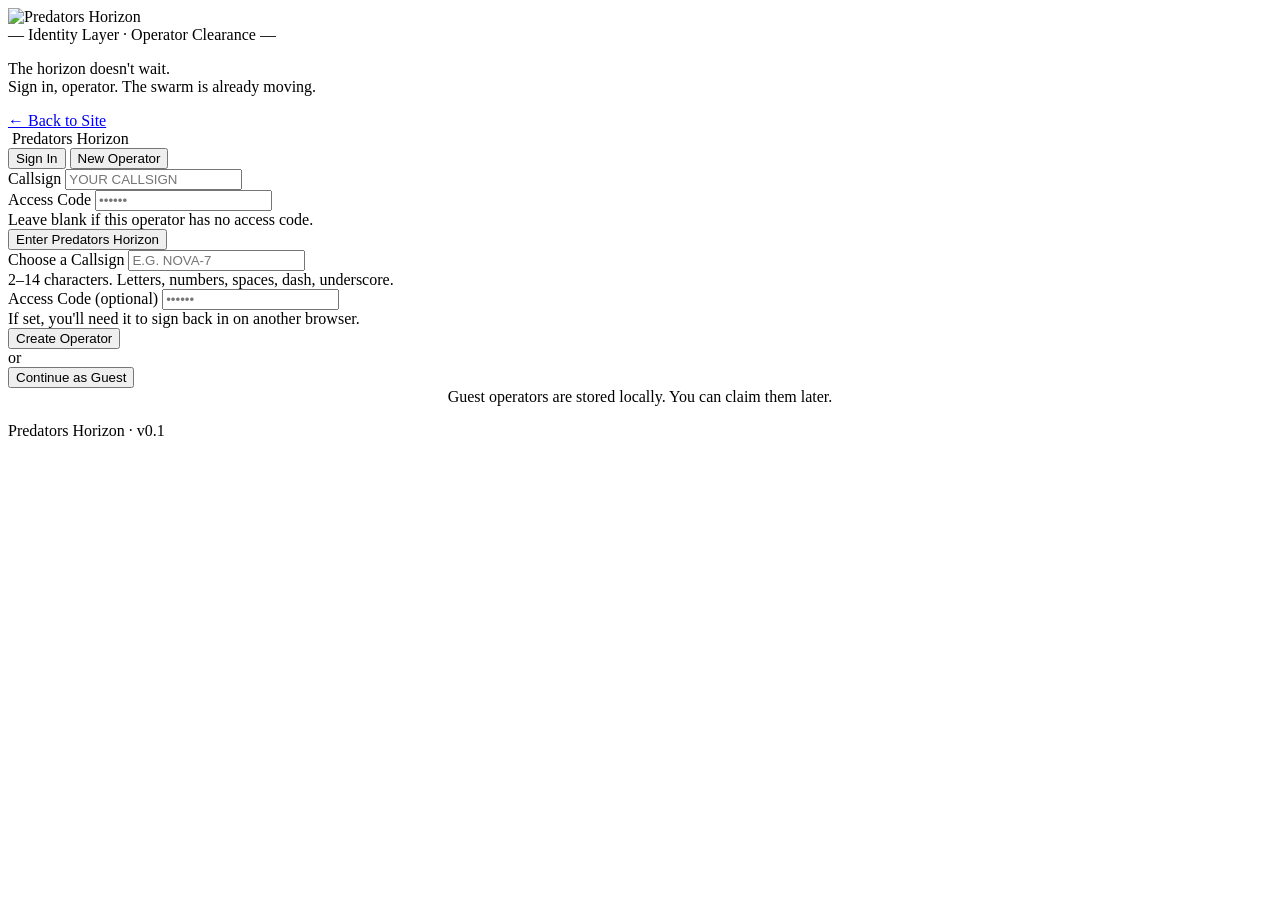
==== login.html @ a0412304 "Add files via upload" ====
<!DOCTYPE html>
<html lang="en">
<head>
<meta charset="UTF-8">
<meta name="viewport" content="width=device-width, initial-scale=1, maximum-scale=1, user-scalable=no">
<title>Sign In — Predators Horizon</title>
<meta name="theme-color" content="#050505">
<link rel="icon" type="image/svg+xml" href="assets/logo/logo.svg">
<link rel="preconnect" href="https://fonts.googleapis.com">
<link rel="preconnect" href="https://fonts.gstatic.com" crossorigin>
<link href="https://fonts.googleapis.com/css2?family=Orbitron:wght@500;700;900&family=Rajdhani:wght@500;600;700&family=JetBrains+Mono:wght@400;700&display=swap" rel="stylesheet">
<link rel="stylesheet" href="css/tokens.css">
<link rel="stylesheet" href="css/auth.css">
</head>
<body>
<div class="auth">

  <!-- ═══════════ LEFT: Art ═══════════ -->
  <aside class="auth__art">
    <div class="auth__art-inner">
      <img class="auth__art-banner" src="assets/logo/logo2.svg" alt="Predators Horizon">
      <div class="auth__art-copy">— Identity Layer · Operator Clearance —</div>
      <p class="auth__art-quote">
        The horizon doesn't wait.<br>
        Sign in, operator. The swarm is already moving.
      </p>
    </div>
  </aside>

  <!-- ═══════════ RIGHT: Form ═══════════ -->
  <main class="auth__form-wrap">
    <form class="auth__form" id="authForm" autocomplete="on" novalidate>

      <a class="auth__back" href="index.html">← Back to Site</a>

      <div class="auth__brand">
        <img src="assets/logo/logo.svg" alt="">
        <span class="auth__brand-text">Predators Horizon</span>
      </div>

      <!-- Tabs -->
      <div class="auth__tabs" role="tablist">
        <button type="button" class="auth__tab is-active" data-tab="signin" role="tab">Sign In</button>
        <button type="button" class="auth__tab" data-tab="signup" role="tab">New Operator</button>
      </div>

      <!-- ── Sign In pane ── -->
      <section class="auth__pane is-active" data-pane="signin">
        <div class="auth__field auth__users">
          <label class="ph-label" for="signinUser">Callsign</label>
          <input class="ph-input" id="signinUser" type="text" name="username"
                 autocomplete="username" placeholder="YOUR CALLSIGN" maxlength="14" required>
          <div class="auth__users-list" id="usersList"></div>
        </div>

        <div class="auth__field">
          <label class="ph-label" for="signinPin">Access Code</label>
          <input class="ph-input" id="signinPin" type="password" name="current-password"
                 autocomplete="current-password" placeholder="••••••" maxlength="8">
          <div class="auth__hint">Leave blank if this operator has no access code.</div>
        </div>

        <div class="auth__error" id="signinError" role="alert"></div>

        <button type="submit" class="ph-btn ph-btn--primary ph-btn--block ph-btn--lg auth__submit" data-submit="signin">
          Enter Predators Horizon
        </button>
      </section>

      <!-- ── Sign Up pane ── -->
      <section class="auth__pane" data-pane="signup">
        <div class="auth__field">
          <label class="ph-label" for="signupUser">Choose a Callsign</label>
          <input class="ph-input" id="signupUser" type="text" name="new-username"
                 autocomplete="username" placeholder="E.G. NOVA-7" maxlength="14" required>
          <div class="auth__hint">2–14 characters. Letters, numbers, spaces, dash, underscore.</div>
        </div>

        <div class="auth__field">
          <label class="ph-label" for="signupPin">Access Code <span style="color:var(--ash)">(optional)</span></label>
          <input class="ph-input" id="signupPin" type="password" name="new-password"
                 autocomplete="new-password" placeholder="••••••" maxlength="8">
          <div class="auth__hint">If set, you'll need it to sign back in on another browser.</div>
        </div>

        <div class="auth__error" id="signupError" role="alert"></div>

        <button type="submit" class="ph-btn ph-btn--primary ph-btn--block ph-btn--lg auth__submit" data-submit="signup">
          Create Operator
        </button>
      </section>

      <!-- ── Guest (always visible) ── -->
      <div class="auth__divider">or</div>

      <button type="button" class="ph-btn ph-btn--ghost ph-btn--block auth__guest" id="guestBtn">
        Continue as Guest
      </button>
      <div class="auth__hint" style="text-align:center;margin-top:var(--s-2)">
        Guest operators are stored locally. You can claim them later.
      </div>

      <div class="auth__footer">
        <p>Predators Horizon · v0.1</p>
      </div>

    </form>
  </main>

</div>

<script src="js/core.js"></script>
<script src="js/storage.js"></script>
<script src="js/session.js"></script>
<script src="js/main.js"></script>
</body>
</html>
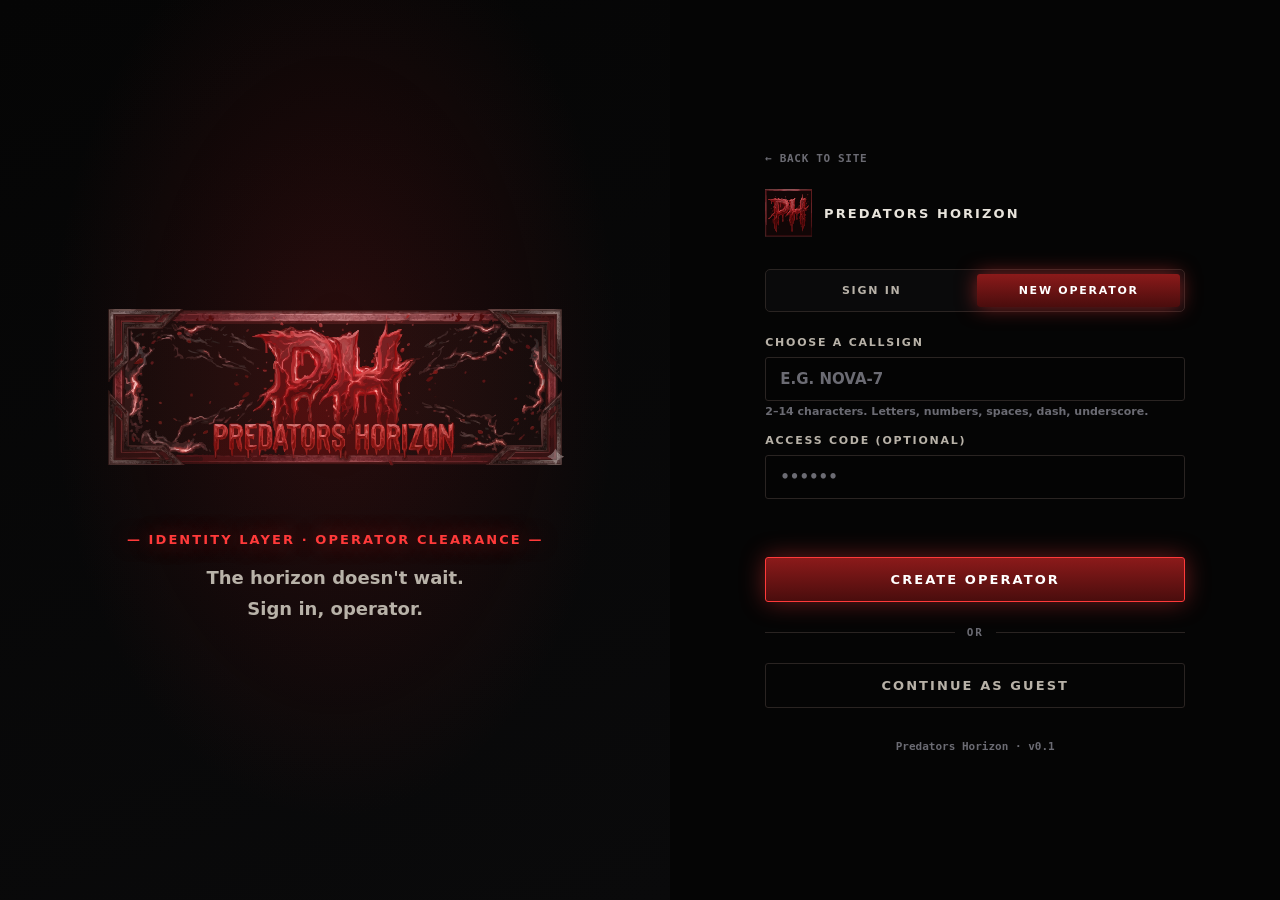
==== commit 5a8bbbfe: "Update login.html" ====
--- a/login.html
+++ b/login.html
@@ -4,114 +4,522 @@
 <meta charset="UTF-8">
 <meta name="viewport" content="width=device-width, initial-scale=1, maximum-scale=1, user-scalable=no">
 <title>Sign In — Predators Horizon</title>
-<meta name="theme-color" content="#050505">
-<link rel="icon" type="image/svg+xml" href="assets/logo/logo.svg">
-<link rel="preconnect" href="https://fonts.googleapis.com">
-<link rel="preconnect" href="https://fonts.gstatic.com" crossorigin>
-<link href="https://fonts.googleapis.com/css2?family=Orbitron:wght@500;700;900&family=Rajdhani:wght@500;600;700&family=JetBrains+Mono:wght@400;700&display=swap" rel="stylesheet">
-<link rel="stylesheet" href="css/tokens.css">
-<link rel="stylesheet" href="css/auth.css">
+<style>
+  * { box-sizing: border-box; margin: 0; padding: 0; }
+  html, body {
+    min-height: 100%;
+    background: #050505;
+    color: #e8e4dc;
+    font-family: 'Rajdhani', 'Segoe UI', system-ui, sans-serif;
+    font-weight: 600;
+  }
+  .auth {
+    display: grid;
+    grid-template-columns: 1fr;
+    min-height: 100vh;
+  }
+  @media (min-width: 900px) {
+    .auth { grid-template-columns: 1.1fr 1fr; }
+  }
+  .art {
+    display: none;
+    align-items: center;
+    justify-content: center;
+    padding: 48px;
+    background:
+      radial-gradient(ellipse at 50% 40%, rgba(139,26,26,0.25), transparent 60%),
+      linear-gradient(160deg, #050505, #0a0a0b);
+    text-align: center;
+  }
+  @media (min-width: 900px) { .art { display: flex; } }
+  .art img {
+    width: 100%;
+    max-width: 520px;
+    mix-blend-mode: screen;
+    margin-bottom: 32px;
+    animation: pulse 6s ease-in-out infinite;
+  }
+  @keyframes pulse {
+    0%, 100% { filter: drop-shadow(0 0 40px rgba(255,58,58,0.25)); }
+    50%      { filter: drop-shadow(0 0 60px rgba(255,58,58,0.5)); }
+  }
+  .art-kicker {
+    font-size: 13px;
+    font-weight: 700;
+    letter-spacing: 0.16em;
+    text-transform: uppercase;
+    color: #ff3a3a;
+    margin-bottom: 16px;
+    text-shadow: 0 0 20px rgba(255,58,58,0.5);
+  }
+  .art-quote {
+    font-size: 18px;
+    color: #b8b2a8;
+    line-height: 1.7;
+  }
+  .form-wrap {
+    display: flex;
+    align-items: center;
+    justify-content: center;
+    padding: 32px 24px;
+  }
+  .form {
+    width: 100%;
+    max-width: 420px;
+  }
+  .brand {
+    display: flex;
+    align-items: center;
+    gap: 12px;
+    margin-bottom: 32px;
+  }
+  .brand img {
+    height: 48px;
+    mix-blend-mode: screen;
+  }
+  .brand-text {
+    font-size: 13px;
+    font-weight: 900;
+    letter-spacing: 0.16em;
+    text-transform: uppercase;
+  }
+  .back {
+    display: inline-block;
+    color: #6b6b73;
+    text-decoration: none;
+    font-size: 11px;
+    letter-spacing: 0.06em;
+    text-transform: uppercase;
+    margin-bottom: 24px;
+    font-family: monospace;
+  }
+  .back:hover { color: #ff3a3a; }
+  .tabs {
+    display: flex;
+    gap: 4px;
+    padding: 4px;
+    background: #0a0a0b;
+    border: 1px solid #2a2422;
+    border-radius: 5px;
+    margin-bottom: 24px;
+  }
+  .tab {
+    flex: 1;
+    padding: 10px;
+    text-align: center;
+    font-size: 11px;
+    font-weight: 700;
+    letter-spacing: 0.16em;
+    text-transform: uppercase;
+    color: #b8b2a8;
+    background: transparent;
+    border: none;
+    border-radius: 3px;
+    cursor: pointer;
+    font-family: inherit;
+    transition: 0.2s;
+  }
+  .tab:hover { color: #e8e4dc; }
+  .tab.active {
+    background: linear-gradient(180deg, #8b1a1a, #4a0d0d);
+    color: #fff;
+    box-shadow: 0 0 20px rgba(255,58,58,0.5);
+  }
+  .pane { display: none; }
+  .pane.active { display: block; }
+  label {
+    display: block;
+    font-size: 11px;
+    font-weight: 700;
+    letter-spacing: 0.16em;
+    text-transform: uppercase;
+    color: #b8b2a8;
+    margin-bottom: 8px;
+  }
+  input {
+    width: 100%;
+    padding: 12px 14px;
+    background: rgba(5,5,5,0.7);
+    border: 1px solid #2a2422;
+    border-radius: 3px;
+    color: #e8e4dc;
+    font-family: inherit;
+    font-size: 15px;
+    font-weight: 600;
+    margin-bottom: 16px;
+    outline: none;
+    transition: 0.2s;
+  }
+  input:focus {
+    border-color: #ff3a3a;
+    box-shadow: 0 0 0 3px rgba(139,26,26,0.3);
+  }
+  input::placeholder { color: #6b6b73; }
+  .hint {
+    font-size: 11px;
+    color: #6b6b73;
+    margin-top: -12px;
+    margin-bottom: 16px;
+  }
+  .error {
+    min-height: 18px;
+    font-family: monospace;
+    font-size: 12px;
+    color: #ff3a3a;
+    text-align: center;
+    margin: 12px 0;
+  }
+  .btn {
+    display: block;
+    width: 100%;
+    padding: 14px 28px;
+    font-family: inherit;
+    font-size: 13px;
+    font-weight: 700;
+    letter-spacing: 0.16em;
+    text-transform: uppercase;
+    border: 1.5px solid #ff3a3a;
+    background: linear-gradient(180deg, #8b1a1a, #4a0d0d);
+    color: #fff;
+    border-radius: 3px;
+    cursor: pointer;
+    box-shadow: 0 0 24px rgba(255,58,58,0.4);
+    transition: 0.2s;
+    margin-top: 8px;
+  }
+  .btn:hover {
+    background: linear-gradient(180deg, #ff3a3a, #8b1a1a);
+    transform: translateY(-1px);
+    box-shadow: 0 0 32px rgba(255,58,58,0.7);
+  }
+  .btn:disabled { opacity: 0.4; cursor: not-allowed; transform: none; }
+  .btn.ghost {
+    background: transparent;
+    border-color: #2a2422;
+    color: #b8b2a8;
+    box-shadow: none;
+  }
+  .btn.ghost:hover {
+    border-color: #ff3a3a;
+    color: #e8e4dc;
+  }
+  .divider {
+    display: flex;
+    align-items: center;
+    gap: 12px;
+    margin: 24px 0;
+    color: #6b6b73;
+    font-family: monospace;
+    font-size: 11px;
+    letter-spacing: 0.16em;
+    text-transform: uppercase;
+  }
+  .divider::before, .divider::after {
+    content: '';
+    flex: 1;
+    height: 1px;
+    background: #2a2422;
+  }
+  .footer {
+    margin-top: 32px;
+    text-align: center;
+    font-family: monospace;
+    font-size: 11px;
+    color: #6b6b73;
+  }
+</style>
 </head>
 <body>
+
 <div class="auth">
-
-  <!-- ═══════════ LEFT: Art ═══════════ -->
-  <aside class="auth__art">
-    <div class="auth__art-inner">
-      <img class="auth__art-banner" src="assets/logo/logo2.svg" alt="Predators Horizon">
-      <div class="auth__art-copy">— Identity Layer · Operator Clearance —</div>
-      <p class="auth__art-quote">
+  <aside class="art">
+    <div>
+      <img src="assets/logo/logo2.svg" alt="Predators Horizon">
+      <div class="art-kicker">— Identity Layer · Operator Clearance —</div>
+      <p class="art-quote">
         The horizon doesn't wait.<br>
-        Sign in, operator. The swarm is already moving.
+        Sign in, operator.
       </p>
     </div>
   </aside>
 
-  <!-- ═══════════ RIGHT: Form ═══════════ -->
-  <main class="auth__form-wrap">
-    <form class="auth__form" id="authForm" autocomplete="on" novalidate>
-
-      <a class="auth__back" href="index.html">← Back to Site</a>
-
-      <div class="auth__brand">
+  <main class="form-wrap">
+    <form class="form" id="authForm" onsubmit="return false;">
+
+      <a class="back" href="index.html">← Back to Site</a>
+
+      <div class="brand">
         <img src="assets/logo/logo.svg" alt="">
-        <span class="auth__brand-text">Predators Horizon</span>
+        <span class="brand-text">Predators Horizon</span>
       </div>
 
-      <!-- Tabs -->
-      <div class="auth__tabs" role="tablist">
-        <button type="button" class="auth__tab is-active" data-tab="signin" role="tab">Sign In</button>
-        <button type="button" class="auth__tab" data-tab="signup" role="tab">New Operator</button>
+      <div class="tabs">
+        <button type="button" class="tab active" data-tab="signin">Sign In</button>
+        <button type="button" class="tab" data-tab="signup">New Operator</button>
       </div>
 
-      <!-- ── Sign In pane ── -->
-      <section class="auth__pane is-active" data-pane="signin">
-        <div class="auth__field auth__users">
-          <label class="ph-label" for="signinUser">Callsign</label>
-          <input class="ph-input" id="signinUser" type="text" name="username"
-                 autocomplete="username" placeholder="YOUR CALLSIGN" maxlength="14" required>
-          <div class="auth__users-list" id="usersList"></div>
-        </div>
-
-        <div class="auth__field">
-          <label class="ph-label" for="signinPin">Access Code</label>
-          <input class="ph-input" id="signinPin" type="password" name="current-password"
-                 autocomplete="current-password" placeholder="••••••" maxlength="8">
-          <div class="auth__hint">Leave blank if this operator has no access code.</div>
-        </div>
-
-        <div class="auth__error" id="signinError" role="alert"></div>
-
-        <button type="submit" class="ph-btn ph-btn--primary ph-btn--block ph-btn--lg auth__submit" data-submit="signin">
-          Enter Predators Horizon
-        </button>
+      <section class="pane active" data-pane="signin">
+        <label for="siUser">Callsign</label>
+        <input id="siUser" type="text" placeholder="YOUR CALLSIGN" maxlength="14" autocomplete="off">
+
+        <label for="siPin">Access Code</label>
+        <input id="siPin" type="password" placeholder="••••••" maxlength="8" autocomplete="off">
+        <div class="hint">Leave blank if this operator has no access code.</div>
+
+        <div class="error" id="siErr"></div>
+
+        <button type="button" class="btn" id="btnSignIn">Enter Predators Horizon</button>
       </section>
 
-      <!-- ── Sign Up pane ── -->
-      <section class="auth__pane" data-pane="signup">
-        <div class="auth__field">
-          <label class="ph-label" for="signupUser">Choose a Callsign</label>
-          <input class="ph-input" id="signupUser" type="text" name="new-username"
-                 autocomplete="username" placeholder="E.G. NOVA-7" maxlength="14" required>
-          <div class="auth__hint">2–14 characters. Letters, numbers, spaces, dash, underscore.</div>
-        </div>
-
-        <div class="auth__field">
-          <label class="ph-label" for="signupPin">Access Code <span style="color:var(--ash)">(optional)</span></label>
-          <input class="ph-input" id="signupPin" type="password" name="new-password"
-                 autocomplete="new-password" placeholder="••••••" maxlength="8">
-          <div class="auth__hint">If set, you'll need it to sign back in on another browser.</div>
-        </div>
-
-        <div class="auth__error" id="signupError" role="alert"></div>
-
-        <button type="submit" class="ph-btn ph-btn--primary ph-btn--block ph-btn--lg auth__submit" data-submit="signup">
-          Create Operator
-        </button>
+      <section class="pane" data-pane="signup">
+        <label for="suUser">Choose a Callsign</label>
+        <input id="suUser" type="text" placeholder="E.G. NOVA-7" maxlength="14" autocomplete="off">
+        <div class="hint">2–14 characters. Letters, numbers, spaces, dash, underscore.</div>
+
+        <label for="suPin">Access Code (optional)</label>
+        <input id="suPin" type="password" placeholder="••••••" maxlength="8" autocomplete="off">
+
+        <div class="error" id="suErr"></div>
+
+        <button type="button" class="btn" id="btnSignUp">Create Operator</button>
       </section>
 
-      <!-- ── Guest (always visible) ── -->
-      <div class="auth__divider">or</div>
-
-      <button type="button" class="ph-btn ph-btn--ghost ph-btn--block auth__guest" id="guestBtn">
-        Continue as Guest
-      </button>
-      <div class="auth__hint" style="text-align:center;margin-top:var(--s-2)">
-        Guest operators are stored locally. You can claim them later.
-      </div>
-
-      <div class="auth__footer">
-        <p>Predators Horizon · v0.1</p>
-      </div>
+      <div class="divider">or</div>
+
+      <button type="button" class="btn ghost" id="btnGuest">Continue as Guest</button>
+
+      <div class="footer">Predators Horizon · v0.1</div>
 
     </form>
   </main>
-
 </div>
 
-<script src="js/core.js"></script>
-<script src="js/storage.js"></script>
-<script src="js/session.js"></script>
-<script src="js/main.js"></script>
+<script>
+/* ═══════════════════════════════════════════════════════════════
+   SELF-CONTAINED AUTH FLOW — no external dependencies
+   ═══════════════════════════════════════════════════════════════ */
+
+(function () {
+  'use strict';
+
+  var SAVE_KEY = 'predatorshorizon.save.v1';
+  var SESSION_KEY = 'predatorshorizon.session.v1';
+
+  /* ── DOM helpers ── */
+  function $(id) { return document.getElementById(id); }
+  function qsa(sel, root) { return Array.prototype.slice.call((root || document).querySelectorAll(sel)); }
+
+  /* ── Callsign sanitizer ── */
+  function cleanCallsign(raw) {
+    return String(raw || '')
+      .trim()
+      .toUpperCase()
+      .replace(/[^A-Z0-9 _-]/g, '')
+      .replace(/\s+/g, ' ')
+      .slice(0, 14);
+  }
+
+  /* ── Storage wrappers ── */
+  function loadSave() {
+    try {
+      var raw = localStorage.getItem(SAVE_KEY);
+      if (!raw) return { schema: 1, operators: {}, lastOperator: null };
+      var parsed = JSON.parse(raw);
+      if (!parsed || typeof parsed !== 'object') return { schema: 1, operators: {}, lastOperator: null };
+      if (!parsed.operators) parsed.operators = {};
+      return parsed;
+    } catch (e) {
+      console.error('loadSave failed:', e);
+      return { schema: 1, operators: {}, lastOperator: null };
+    }
+  }
+
+  function writeSave(save) {
+    try {
+      localStorage.setItem(SAVE_KEY, JSON.stringify(save));
+      return true;
+    } catch (e) {
+      console.error('writeSave failed:', e);
+      return false;
+    }
+  }
+
+  function writeSession(name, guest) {
+    try {
+      localStorage.setItem(SESSION_KEY, JSON.stringify({
+        name: name,
+        started: Date.now(),
+        lastActive: Date.now(),
+        guest: !!guest
+      }));
+      return true;
+    } catch (e) {
+      console.error('writeSession failed:', e);
+      return false;
+    }
+  }
+
+  /* ── Operator factory ── */
+  function makeOperator(name, pin, guest) {
+    return {
+      schema: 1,
+      id: 'op_' + Date.now().toString(36) + '_' + Math.random().toString(36).slice(2, 6),
+      name: name,
+      pin: pin || '',
+      guest: !!guest,
+      created: Date.now(),
+      lastSeen: Date.now(),
+      xp: 0,
+      credits: 750,
+      unlockedWeapons: [0],
+      unlockedSkins: [0],
+      unlockedTerrains: [0],
+      loadout: { weapons: [0], skin: 0, terrain: 0 },
+      stats: {
+        runs: 0, kills: 0, deaths: 0, wins: 0,
+        bestScore: 0, bestWave: 0, bestTime: 0,
+        totalTime: 0, totalScore: 0, totalKills: 0,
+        bossesKilled: 0, shotsFired: 0, damageDealt: 0,
+        dashes: 0, pickups: 0, levelsCleared: 0
+      },
+      endless: { bestWave: 0, bestScore: 0, bestLevel: 1, runs: 0 },
+      levels: {},
+      awards: [],
+      settings: { sfx: true, music: false, shake: 1, difficulty: 0, mode: 'large', theme: 'city' },
+      history: []
+    };
+  }
+
+  /* ── Tab switching ── */
+  qsa('.tab').forEach(function (tab) {
+    tab.addEventListener('click', function () {
+      qsa('.tab').forEach(function (t) { t.classList.remove('active'); });
+      tab.classList.add('active');
+      var which = tab.dataset.tab;
+      qsa('.pane').forEach(function (p) {
+        p.classList.toggle('active', p.dataset.pane === which);
+      });
+      $('siErr').textContent = '';
+      $('suErr').textContent = '';
+    });
+  });
+
+  /* ── Sign In ── */
+  $('btnSignIn').addEventListener('click', function () {
+    var errEl = $('siErr');
+    errEl.textContent = '';
+
+    var name = cleanCallsign($('siUser').value);
+    var pin = $('siPin').value;
+
+    if (!name) {
+      errEl.textContent = 'Enter a callsign.';
+      return;
+    }
+
+    var save = loadSave();
+    var op = save.operators[name];
+
+    if (!op) {
+      errEl.textContent = 'No operator with that callsign. Try "New Operator" instead.';
+      return;
+    }
+    if (op.pin && op.pin !== pin) {
+      errEl.textContent = 'Incorrect access code.';
+      return;
+    }
+
+    op.lastSeen = Date.now();
+    save.lastOperator = name;
+    writeSave(save);
+    writeSession(name, op.guest);
+
+    /* Success — brief message then navigate */
+    errEl.style.color = '#4ade80';
+    errEl.textContent = 'Signed in as ' + name + '. Loading safehouse…';
+    $('btnSignIn').disabled = true;
+    setTimeout(function () { window.location.href = 'app.html'; }, 700);
+  });
+
+  /* ── Sign Up ── */
+  $('btnSignUp').addEventListener('click', function () {
+    var errEl = $('suErr');
+    errEl.textContent = '';
+
+    var name = cleanCallsign($('suUser').value);
+    var pin = $('suPin').value;
+
+    if (name.length < 2) {
+      errEl.textContent = 'Callsign must be at least 2 characters.';
+      return;
+    }
+    if (pin && pin.length > 8) {
+      errEl.textContent = 'Access code must be 8 characters or fewer.';
+      return;
+    }
+
+    var save = loadSave();
+    if (save.operators[name]) {
+      errEl.textContent = 'That callsign is already taken.';
+      return;
+    }
+
+    var op = makeOperator(name, pin, false);
+    save.operators[name] = op;
+    save.lastOperator = name;
+    writeSave(save);
+    writeSession(name, false);
+
+    errEl.style.color = '#4ade80';
+    errEl.textContent = 'Operator ' + name + ' created. Loading safehouse…';
+    $('btnSignUp').disabled = true;
+    setTimeout(function () { window.location.href = 'app.html'; }, 700);
+  });
+
+  /* ── Guest ── */
+  $('btnGuest').addEventListener('click', function () {
+    var errEl = $('siErr');
+    errEl.textContent = '';
+
+    var hex = '0123456789ABCDEF';
+    var tag = '';
+    for (var i = 0; i < 4; i++) tag += hex[Math.floor(Math.random() * 16)];
+    var name = 'OPERATOR-' + tag;
+
+    var save = loadSave();
+    /* Ensure uniqueness */
+    var tries = 0;
+    while (save.operators[name] && tries < 20) {
+      tag = '';
+      for (var j = 0; j < 4; j++) tag += hex[Math.floor(Math.random() * 16)];
+      name = 'OPERATOR-' + tag;
+      tries++;
+    }
+
+    var op = makeOperator(name, '', true);
+    save.operators[name] = op;
+    save.lastOperator = name;
+    writeSave(save);
+    writeSession(name, true);
+
+    errEl.style.color = '#4ade80';
+    errEl.textContent = 'Guest session: ' + name + '. Loading safehouse…';
+    $('btnGuest').disabled = true;
+    setTimeout(function () { window.location.href = 'app.html'; }, 700);
+  });
+
+  /* ── Prefill last operator ── */
+  try {
+    var save = loadSave();
+    if (save.lastOperator && save.operators[save.lastOperator]) {
+      $('siUser').value = save.lastOperator;
+    } else {
+      /* No operators yet — switch to signup tab */
+      qsa('.tab')[1].click();
+    }
+  } catch (e) { /* ignore */ }
+
+})();
+</script>
 </body>
-</html>+</html>
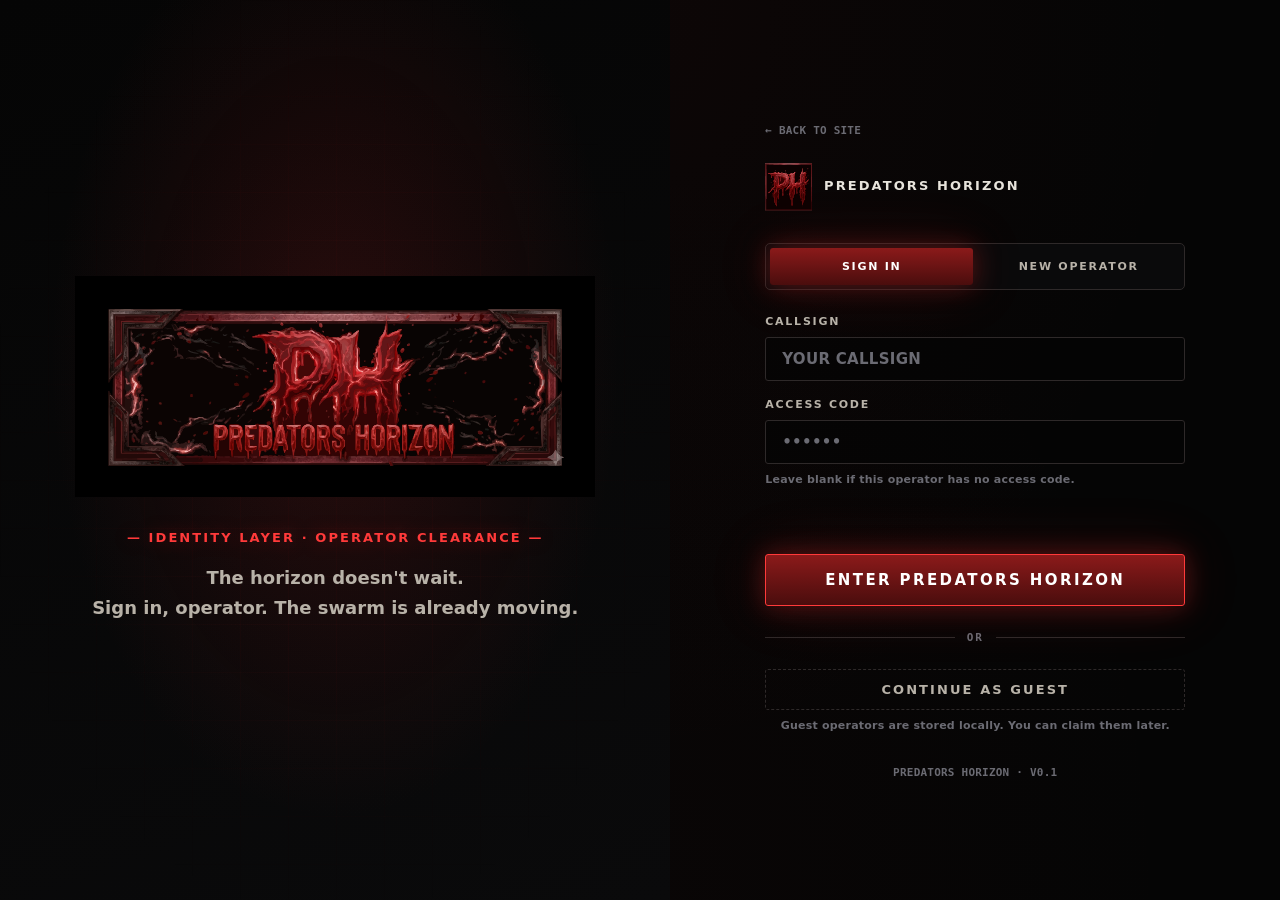
==== commit bf630ae9: "Update login.html" ====
--- a/login.html
+++ b/login.html
@@ -4,522 +4,114 @@
 <meta charset="UTF-8">
 <meta name="viewport" content="width=device-width, initial-scale=1, maximum-scale=1, user-scalable=no">
 <title>Sign In — Predators Horizon</title>
-<style>
-  * { box-sizing: border-box; margin: 0; padding: 0; }
-  html, body {
-    min-height: 100%;
-    background: #050505;
-    color: #e8e4dc;
-    font-family: 'Rajdhani', 'Segoe UI', system-ui, sans-serif;
-    font-weight: 600;
-  }
-  .auth {
-    display: grid;
-    grid-template-columns: 1fr;
-    min-height: 100vh;
-  }
-  @media (min-width: 900px) {
-    .auth { grid-template-columns: 1.1fr 1fr; }
-  }
-  .art {
-    display: none;
-    align-items: center;
-    justify-content: center;
-    padding: 48px;
-    background:
-      radial-gradient(ellipse at 50% 40%, rgba(139,26,26,0.25), transparent 60%),
-      linear-gradient(160deg, #050505, #0a0a0b);
-    text-align: center;
-  }
-  @media (min-width: 900px) { .art { display: flex; } }
-  .art img {
-    width: 100%;
-    max-width: 520px;
-    mix-blend-mode: screen;
-    margin-bottom: 32px;
-    animation: pulse 6s ease-in-out infinite;
-  }
-  @keyframes pulse {
-    0%, 100% { filter: drop-shadow(0 0 40px rgba(255,58,58,0.25)); }
-    50%      { filter: drop-shadow(0 0 60px rgba(255,58,58,0.5)); }
-  }
-  .art-kicker {
-    font-size: 13px;
-    font-weight: 700;
-    letter-spacing: 0.16em;
-    text-transform: uppercase;
-    color: #ff3a3a;
-    margin-bottom: 16px;
-    text-shadow: 0 0 20px rgba(255,58,58,0.5);
-  }
-  .art-quote {
-    font-size: 18px;
-    color: #b8b2a8;
-    line-height: 1.7;
-  }
-  .form-wrap {
-    display: flex;
-    align-items: center;
-    justify-content: center;
-    padding: 32px 24px;
-  }
-  .form {
-    width: 100%;
-    max-width: 420px;
-  }
-  .brand {
-    display: flex;
-    align-items: center;
-    gap: 12px;
-    margin-bottom: 32px;
-  }
-  .brand img {
-    height: 48px;
-    mix-blend-mode: screen;
-  }
-  .brand-text {
-    font-size: 13px;
-    font-weight: 900;
-    letter-spacing: 0.16em;
-    text-transform: uppercase;
-  }
-  .back {
-    display: inline-block;
-    color: #6b6b73;
-    text-decoration: none;
-    font-size: 11px;
-    letter-spacing: 0.06em;
-    text-transform: uppercase;
-    margin-bottom: 24px;
-    font-family: monospace;
-  }
-  .back:hover { color: #ff3a3a; }
-  .tabs {
-    display: flex;
-    gap: 4px;
-    padding: 4px;
-    background: #0a0a0b;
-    border: 1px solid #2a2422;
-    border-radius: 5px;
-    margin-bottom: 24px;
-  }
-  .tab {
-    flex: 1;
-    padding: 10px;
-    text-align: center;
-    font-size: 11px;
-    font-weight: 700;
-    letter-spacing: 0.16em;
-    text-transform: uppercase;
-    color: #b8b2a8;
-    background: transparent;
-    border: none;
-    border-radius: 3px;
-    cursor: pointer;
-    font-family: inherit;
-    transition: 0.2s;
-  }
-  .tab:hover { color: #e8e4dc; }
-  .tab.active {
-    background: linear-gradient(180deg, #8b1a1a, #4a0d0d);
-    color: #fff;
-    box-shadow: 0 0 20px rgba(255,58,58,0.5);
-  }
-  .pane { display: none; }
-  .pane.active { display: block; }
-  label {
-    display: block;
-    font-size: 11px;
-    font-weight: 700;
-    letter-spacing: 0.16em;
-    text-transform: uppercase;
-    color: #b8b2a8;
-    margin-bottom: 8px;
-  }
-  input {
-    width: 100%;
-    padding: 12px 14px;
-    background: rgba(5,5,5,0.7);
-    border: 1px solid #2a2422;
-    border-radius: 3px;
-    color: #e8e4dc;
-    font-family: inherit;
-    font-size: 15px;
-    font-weight: 600;
-    margin-bottom: 16px;
-    outline: none;
-    transition: 0.2s;
-  }
-  input:focus {
-    border-color: #ff3a3a;
-    box-shadow: 0 0 0 3px rgba(139,26,26,0.3);
-  }
-  input::placeholder { color: #6b6b73; }
-  .hint {
-    font-size: 11px;
-    color: #6b6b73;
-    margin-top: -12px;
-    margin-bottom: 16px;
-  }
-  .error {
-    min-height: 18px;
-    font-family: monospace;
-    font-size: 12px;
-    color: #ff3a3a;
-    text-align: center;
-    margin: 12px 0;
-  }
-  .btn {
-    display: block;
-    width: 100%;
-    padding: 14px 28px;
-    font-family: inherit;
-    font-size: 13px;
-    font-weight: 700;
-    letter-spacing: 0.16em;
-    text-transform: uppercase;
-    border: 1.5px solid #ff3a3a;
-    background: linear-gradient(180deg, #8b1a1a, #4a0d0d);
-    color: #fff;
-    border-radius: 3px;
-    cursor: pointer;
-    box-shadow: 0 0 24px rgba(255,58,58,0.4);
-    transition: 0.2s;
-    margin-top: 8px;
-  }
-  .btn:hover {
-    background: linear-gradient(180deg, #ff3a3a, #8b1a1a);
-    transform: translateY(-1px);
-    box-shadow: 0 0 32px rgba(255,58,58,0.7);
-  }
-  .btn:disabled { opacity: 0.4; cursor: not-allowed; transform: none; }
-  .btn.ghost {
-    background: transparent;
-    border-color: #2a2422;
-    color: #b8b2a8;
-    box-shadow: none;
-  }
-  .btn.ghost:hover {
-    border-color: #ff3a3a;
-    color: #e8e4dc;
-  }
-  .divider {
-    display: flex;
-    align-items: center;
-    gap: 12px;
-    margin: 24px 0;
-    color: #6b6b73;
-    font-family: monospace;
-    font-size: 11px;
-    letter-spacing: 0.16em;
-    text-transform: uppercase;
-  }
-  .divider::before, .divider::after {
-    content: '';
-    flex: 1;
-    height: 1px;
-    background: #2a2422;
-  }
-  .footer {
-    margin-top: 32px;
-    text-align: center;
-    font-family: monospace;
-    font-size: 11px;
-    color: #6b6b73;
-  }
-</style>
+<meta name="theme-color" content="#050505">
+<link rel="icon" type="image/svg+xml" href="assets/logo/logo.svg">
+<link rel="preconnect" href="https://fonts.googleapis.com">
+<link rel="preconnect" href="https://fonts.gstatic.com" crossorigin>
+<link href="https://fonts.googleapis.com/css2?family=Orbitron:wght@500;700;900&family=Rajdhani:wght@500;600;700&family=JetBrains+Mono:wght@400;700&display=swap" rel="stylesheet">
+<link rel="stylesheet" href="css/tokens.css">
+<link rel="stylesheet" href="css/auth.css">
 </head>
 <body>
+<div class="auth">
 
-<div class="auth">
-  <aside class="art">
-    <div>
-      <img src="assets/logo/logo2.svg" alt="Predators Horizon">
-      <div class="art-kicker">— Identity Layer · Operator Clearance —</div>
-      <p class="art-quote">
+  <!-- ═══════════ LEFT: Art ═══════════ -->
+  <aside class="auth__art">
+    <div class="auth__art-inner">
+      <img class="auth__art-banner" src="assets/logo/logo2.svg" alt="Predators Horizon">
+      <div class="auth__art-copy">— Identity Layer · Operator Clearance —</div>
+      <p class="auth__art-quote">
         The horizon doesn't wait.<br>
-        Sign in, operator.
+        Sign in, operator. The swarm is already moving.
       </p>
     </div>
   </aside>
 
-  <main class="form-wrap">
-    <form class="form" id="authForm" onsubmit="return false;">
+  <!-- ═══════════ RIGHT: Form ═══════════ -->
+  <main class="auth__form-wrap">
+    <form class="auth__form" id="authForm" autocomplete="on" novalidate>
 
-      <a class="back" href="index.html">← Back to Site</a>
+      <a class="auth__back" href="index.html">← Back to Site</a>
 
-      <div class="brand">
+      <div class="auth__brand">
         <img src="assets/logo/logo.svg" alt="">
-        <span class="brand-text">Predators Horizon</span>
+        <span class="auth__brand-text">Predators Horizon</span>
       </div>
 
-      <div class="tabs">
-        <button type="button" class="tab active" data-tab="signin">Sign In</button>
-        <button type="button" class="tab" data-tab="signup">New Operator</button>
+      <!-- Tabs -->
+      <div class="auth__tabs" role="tablist">
+        <button type="button" class="auth__tab is-active" data-tab="signin" role="tab">Sign In</button>
+        <button type="button" class="auth__tab" data-tab="signup" role="tab">New Operator</button>
       </div>
 
-      <section class="pane active" data-pane="signin">
-        <label for="siUser">Callsign</label>
-        <input id="siUser" type="text" placeholder="YOUR CALLSIGN" maxlength="14" autocomplete="off">
+      <!-- ── Sign In pane ── -->
+      <section class="auth__pane is-active" data-pane="signin">
+        <div class="auth__field auth__users">
+          <label class="ph-label" for="signinUser">Callsign</label>
+          <input class="ph-input" id="signinUser" type="text" name="username"
+                 autocomplete="username" placeholder="YOUR CALLSIGN" maxlength="14" required>
+          <div class="auth__users-list" id="usersList"></div>
+        </div>
 
-        <label for="siPin">Access Code</label>
-        <input id="siPin" type="password" placeholder="••••••" maxlength="8" autocomplete="off">
-        <div class="hint">Leave blank if this operator has no access code.</div>
+        <div class="auth__field">
+          <label class="ph-label" for="signinPin">Access Code</label>
+          <input class="ph-input" id="signinPin" type="password" name="current-password"
+                 autocomplete="current-password" placeholder="••••••" maxlength="8">
+          <div class="auth__hint">Leave blank if this operator has no access code.</div>
+        </div>
 
-        <div class="error" id="siErr"></div>
+        <div class="auth__error" id="signinError" role="alert"></div>
 
-        <button type="button" class="btn" id="btnSignIn">Enter Predators Horizon</button>
+        <button type="submit" class="ph-btn ph-btn--primary ph-btn--block ph-btn--lg auth__submit" data-submit="signin">
+          Enter Predators Horizon
+        </button>
       </section>
 
-      <section class="pane" data-pane="signup">
-        <label for="suUser">Choose a Callsign</label>
-        <input id="suUser" type="text" placeholder="E.G. NOVA-7" maxlength="14" autocomplete="off">
-        <div class="hint">2–14 characters. Letters, numbers, spaces, dash, underscore.</div>
+      <!-- ── Sign Up pane ── -->
+      <section class="auth__pane" data-pane="signup">
+        <div class="auth__field">
+          <label class="ph-label" for="signupUser">Choose a Callsign</label>
+          <input class="ph-input" id="signupUser" type="text" name="new-username"
+                 autocomplete="username" placeholder="E.G. NOVA-7" maxlength="14" required>
+          <div class="auth__hint">2–14 characters. Letters, numbers, spaces, dash, underscore.</div>
+        </div>
 
-        <label for="suPin">Access Code (optional)</label>
-        <input id="suPin" type="password" placeholder="••••••" maxlength="8" autocomplete="off">
+        <div class="auth__field">
+          <label class="ph-label" for="signupPin">Access Code <span style="color:var(--ash)">(optional)</span></label>
+          <input class="ph-input" id="signupPin" type="password" name="new-password"
+                 autocomplete="new-password" placeholder="••••••" maxlength="8">
+          <div class="auth__hint">If set, you'll need it to sign back in on another browser.</div>
+        </div>
 
-        <div class="error" id="suErr"></div>
+        <div class="auth__error" id="signupError" role="alert"></div>
 
-        <button type="button" class="btn" id="btnSignUp">Create Operator</button>
+        <button type="submit" class="ph-btn ph-btn--primary ph-btn--block ph-btn--lg auth__submit" data-submit="signup">
+          Create Operator
+        </button>
       </section>
 
-      <div class="divider">or</div>
+      <!-- ── Guest (always visible) ── -->
+      <div class="auth__divider">or</div>
 
-      <button type="button" class="btn ghost" id="btnGuest">Continue as Guest</button>
+      <button type="button" class="ph-btn ph-btn--ghost ph-btn--block auth__guest" id="guestBtn">
+        Continue as Guest
+      </button>
+      <div class="auth__hint" style="text-align:center;margin-top:var(--s-2)">
+        Guest operators are stored locally. You can claim them later.
+      </div>
 
-      <div class="footer">Predators Horizon · v0.1</div>
+      <div class="auth__footer">
+        <p>Predators Horizon · v0.1</p>
+      </div>
 
     </form>
   </main>
+
 </div>
 
-<script>
-/* ═══════════════════════════════════════════════════════════════
-   SELF-CONTAINED AUTH FLOW — no external dependencies
-   ═══════════════════════════════════════════════════════════════ */
-
-(function () {
-  'use strict';
-
-  var SAVE_KEY = 'predatorshorizon.save.v1';
-  var SESSION_KEY = 'predatorshorizon.session.v1';
-
-  /* ── DOM helpers ── */
-  function $(id) { return document.getElementById(id); }
-  function qsa(sel, root) { return Array.prototype.slice.call((root || document).querySelectorAll(sel)); }
-
-  /* ── Callsign sanitizer ── */
-  function cleanCallsign(raw) {
-    return String(raw || '')
-      .trim()
-      .toUpperCase()
-      .replace(/[^A-Z0-9 _-]/g, '')
-      .replace(/\s+/g, ' ')
-      .slice(0, 14);
-  }
-
-  /* ── Storage wrappers ── */
-  function loadSave() {
-    try {
-      var raw = localStorage.getItem(SAVE_KEY);
-      if (!raw) return { schema: 1, operators: {}, lastOperator: null };
-      var parsed = JSON.parse(raw);
-      if (!parsed || typeof parsed !== 'object') return { schema: 1, operators: {}, lastOperator: null };
-      if (!parsed.operators) parsed.operators = {};
-      return parsed;
-    } catch (e) {
-      console.error('loadSave failed:', e);
-      return { schema: 1, operators: {}, lastOperator: null };
-    }
-  }
-
-  function writeSave(save) {
-    try {
-      localStorage.setItem(SAVE_KEY, JSON.stringify(save));
-      return true;
-    } catch (e) {
-      console.error('writeSave failed:', e);
-      return false;
-    }
-  }
-
-  function writeSession(name, guest) {
-    try {
-      localStorage.setItem(SESSION_KEY, JSON.stringify({
-        name: name,
-        started: Date.now(),
-        lastActive: Date.now(),
-        guest: !!guest
-      }));
-      return true;
-    } catch (e) {
-      console.error('writeSession failed:', e);
-      return false;
-    }
-  }
-
-  /* ── Operator factory ── */
-  function makeOperator(name, pin, guest) {
-    return {
-      schema: 1,
-      id: 'op_' + Date.now().toString(36) + '_' + Math.random().toString(36).slice(2, 6),
-      name: name,
-      pin: pin || '',
-      guest: !!guest,
-      created: Date.now(),
-      lastSeen: Date.now(),
-      xp: 0,
-      credits: 750,
-      unlockedWeapons: [0],
-      unlockedSkins: [0],
-      unlockedTerrains: [0],
-      loadout: { weapons: [0], skin: 0, terrain: 0 },
-      stats: {
-        runs: 0, kills: 0, deaths: 0, wins: 0,
-        bestScore: 0, bestWave: 0, bestTime: 0,
-        totalTime: 0, totalScore: 0, totalKills: 0,
-        bossesKilled: 0, shotsFired: 0, damageDealt: 0,
-        dashes: 0, pickups: 0, levelsCleared: 0
-      },
-      endless: { bestWave: 0, bestScore: 0, bestLevel: 1, runs: 0 },
-      levels: {},
-      awards: [],
-      settings: { sfx: true, music: false, shake: 1, difficulty: 0, mode: 'large', theme: 'city' },
-      history: []
-    };
-  }
-
-  /* ── Tab switching ── */
-  qsa('.tab').forEach(function (tab) {
-    tab.addEventListener('click', function () {
-      qsa('.tab').forEach(function (t) { t.classList.remove('active'); });
-      tab.classList.add('active');
-      var which = tab.dataset.tab;
-      qsa('.pane').forEach(function (p) {
-        p.classList.toggle('active', p.dataset.pane === which);
-      });
-      $('siErr').textContent = '';
-      $('suErr').textContent = '';
-    });
-  });
-
-  /* ── Sign In ── */
-  $('btnSignIn').addEventListener('click', function () {
-    var errEl = $('siErr');
-    errEl.textContent = '';
-
-    var name = cleanCallsign($('siUser').value);
-    var pin = $('siPin').value;
-
-    if (!name) {
-      errEl.textContent = 'Enter a callsign.';
-      return;
-    }
-
-    var save = loadSave();
-    var op = save.operators[name];
-
-    if (!op) {
-      errEl.textContent = 'No operator with that callsign. Try "New Operator" instead.';
-      return;
-    }
-    if (op.pin && op.pin !== pin) {
-      errEl.textContent = 'Incorrect access code.';
-      return;
-    }
-
-    op.lastSeen = Date.now();
-    save.lastOperator = name;
-    writeSave(save);
-    writeSession(name, op.guest);
-
-    /* Success — brief message then navigate */
-    errEl.style.color = '#4ade80';
-    errEl.textContent = 'Signed in as ' + name + '. Loading safehouse…';
-    $('btnSignIn').disabled = true;
-    setTimeout(function () { window.location.href = 'app.html'; }, 700);
-  });
-
-  /* ── Sign Up ── */
-  $('btnSignUp').addEventListener('click', function () {
-    var errEl = $('suErr');
-    errEl.textContent = '';
-
-    var name = cleanCallsign($('suUser').value);
-    var pin = $('suPin').value;
-
-    if (name.length < 2) {
-      errEl.textContent = 'Callsign must be at least 2 characters.';
-      return;
-    }
-    if (pin && pin.length > 8) {
-      errEl.textContent = 'Access code must be 8 characters or fewer.';
-      return;
-    }
-
-    var save = loadSave();
-    if (save.operators[name]) {
-      errEl.textContent = 'That callsign is already taken.';
-      return;
-    }
-
-    var op = makeOperator(name, pin, false);
-    save.operators[name] = op;
-    save.lastOperator = name;
-    writeSave(save);
-    writeSession(name, false);
-
-    errEl.style.color = '#4ade80';
-    errEl.textContent = 'Operator ' + name + ' created. Loading safehouse…';
-    $('btnSignUp').disabled = true;
-    setTimeout(function () { window.location.href = 'app.html'; }, 700);
-  });
-
-  /* ── Guest ── */
-  $('btnGuest').addEventListener('click', function () {
-    var errEl = $('siErr');
-    errEl.textContent = '';
-
-    var hex = '0123456789ABCDEF';
-    var tag = '';
-    for (var i = 0; i < 4; i++) tag += hex[Math.floor(Math.random() * 16)];
-    var name = 'OPERATOR-' + tag;
-
-    var save = loadSave();
-    /* Ensure uniqueness */
-    var tries = 0;
-    while (save.operators[name] && tries < 20) {
-      tag = '';
-      for (var j = 0; j < 4; j++) tag += hex[Math.floor(Math.random() * 16)];
-      name = 'OPERATOR-' + tag;
-      tries++;
-    }
-
-    var op = makeOperator(name, '', true);
-    save.operators[name] = op;
-    save.lastOperator = name;
-    writeSave(save);
-    writeSession(name, true);
-
-    errEl.style.color = '#4ade80';
-    errEl.textContent = 'Guest session: ' + name + '. Loading safehouse…';
-    $('btnGuest').disabled = true;
-    setTimeout(function () { window.location.href = 'app.html'; }, 700);
-  });
-
-  /* ── Prefill last operator ── */
-  try {
-    var save = loadSave();
-    if (save.lastOperator && save.operators[save.lastOperator]) {
-      $('siUser').value = save.lastOperator;
-    } else {
-      /* No operators yet — switch to signup tab */
-      qsa('.tab')[1].click();
-    }
-  } catch (e) { /* ignore */ }
-
-})();
-</script>
+<script src="js/core.js"></script>
+<script src="js/storage.js"></script>
+<script src="js/session.js"></script>
+<script src="js/main.js"></script>
 </body>
 </html>
--- a/css/tokens.css
+++ b/css/tokens.css
@@ -0,0 +1,258 @@
+/* ═══════════════════════════════════════════════════════════════
+   PREDATORS HORIZON — Design Tokens
+   Single source of truth for color, spacing, type, motion.
+   Everything else in the project imports from here.
+   ═══════════════════════════════════════════════════════════════ */
+
+:root {
+  /* ── Palette (sampled from logo2.svg) ── */
+  --blood:       #8b1a1a;   /* primary accent — mid red from letterforms */
+  --blood-mid:   #a82424;   /* hover state */
+  --blood-hot:   #ff3a3a;   /* glow highlights on drips */
+  --blood-glow:  #ff5a5a;   /* halo around monogram */
+  --blood-deep:  #4a0d0d;   /* shadowed red, used for borders */
+
+  --void:        #050505;   /* page background, near black */
+  --void-2:      #0a0a0b;   /* secondary bg */
+  --iron:        #1a1616;   /* panels — red-tinted charcoal */
+  --iron-2:      #242020;   /* elevated panels */
+  --iron-3:      #2e2929;   /* borders on dark surfaces */
+
+  --bone:        #e8e4dc;   /* primary text — warm off-white */
+  --bone-dim:    #b8b2a8;   /* secondary text */
+  --ash:         #6b6b73;   /* tertiary text, disabled */
+
+  /* ── Semantic ── */
+  --ok:          #4ade80;
+  --warn:        #fbbf24;
+  --danger:      #ff3a3a;
+  --info:        #60a5fa;
+
+  /* ── Type ── */
+  --font-display: 'Orbitron', 'Segoe UI', system-ui, sans-serif;
+  --font-body:    'Rajdhani', 'Segoe UI', system-ui, sans-serif;
+  --font-mono:    'JetBrains Mono', 'Consolas', monospace;
+
+  --fs-xs:    11px;
+  --fs-sm:    13px;
+  --fs-base:  15px;
+  --fs-lg:    18px;
+  --fs-xl:    24px;
+  --fs-2xl:   32px;
+  --fs-3xl:   44px;
+  --fs-hero:  64px;
+
+  --ls-tight: 0.02em;
+  --ls-normal: 0.06em;
+  --ls-wide:  0.16em;
+  --ls-hero:  0.28em;
+
+  /* ── Spacing scale (4px base) ── */
+  --s-1:  4px;
+  --s-2:  8px;
+  --s-3:  12px;
+  --s-4:  16px;
+  --s-5:  20px;
+  --s-6:  24px;
+  --s-8:  32px;
+  --s-10: 40px;
+  --s-12: 48px;
+  --s-16: 64px;
+  --s-20: 80px;
+  --s-24: 96px;
+
+  /* ── Radii ── */
+  --r-sm: 3px;
+  --r-md: 5px;
+  --r-lg: 8px;
+  --r-full: 999px;
+
+  /* ── Shadows & glows ── */
+  --shadow-sm:  0 1px 3px rgba(0,0,0,0.6);
+  --shadow-md:  0 6px 18px rgba(0,0,0,0.5);
+  --shadow-lg:  0 18px 44px rgba(0,0,0,0.7);
+  --glow-blood: 0 0 24px rgba(139,26,26,0.55), 0 0 60px rgba(255,58,58,0.15);
+  --glow-hot:   0 0 32px rgba(255,58,58,0.7), 0 0 80px rgba(255,58,58,0.2);
+  --inset-iron: inset 0 1px 0 rgba(255,255,255,0.04);
+
+  /* ── Borders ── */
+  --border-iron: 1px solid var(--iron-3);
+  --border-blood: 1px solid rgba(139,26,26,0.5);
+  --border-hot: 1px solid var(--blood-hot);
+
+  /* ── Motion ── */
+  --ease-out:   cubic-bezier(0.16, 1, 0.3, 1);
+  --ease-in:    cubic-bezier(0.7, 0, 0.84, 0);
+  --ease-soft:  cubic-bezier(0.4, 0, 0.2, 1);
+  --dur-fast:   140ms;
+  --dur-base:   240ms;
+  --dur-slow:   420ms;
+  --dur-slower: 800ms;
+
+  /* ── Layout ── */
+  --max-w: 1280px;
+  --topbar-h: 64px;
+  --sidebar-w: 88px;
+}
+
+/* ── Reset ── */
+*, *::before, *::after {
+  box-sizing: border-box;
+  margin: 0;
+  padding: 0;
+}
+
+html, body {
+  width: 100%;
+  min-height: 100%;
+  background: var(--void);
+  color: var(--bone);
+  font-family: var(--font-body);
+  font-size: var(--fs-base);
+  font-weight: 600;
+  line-height: 1.4;
+  -webkit-font-smoothing: antialiased;
+  -moz-osx-font-smoothing: grayscale;
+  overflow-x: hidden;
+}
+
+body {
+  /* Subtle vignette + noise, applied globally */
+  background-image:
+    radial-gradient(ellipse at 50% 0%, rgba(139,26,26,0.06), transparent 60%),
+    radial-gradient(ellipse at 50% 100%, rgba(139,26,26,0.03), transparent 60%);
+}
+
+a { color: inherit; text-decoration: none; }
+button { font-family: inherit; font-weight: 700; cursor: pointer; border: none; background: none; color: inherit; }
+input, select { font-family: inherit; color: inherit; }
+img, svg { display: block; max-width: 100%; }
+
+/* ── Common atoms ── */
+.ph-btn {
+  display: inline-flex;
+  align-items: center;
+  justify-content: center;
+  gap: var(--s-2);
+  padding: var(--s-3) var(--s-6);
+  border: var(--border-blood);
+  background: linear-gradient(180deg, rgba(26,22,22,0.9), rgba(10,10,11,0.9));
+  color: var(--bone);
+  font-family: var(--font-display);
+  font-size: var(--fs-sm);
+  font-weight: 700;
+  letter-spacing: var(--ls-wide);
+  text-transform: uppercase;
+  border-radius: var(--r-sm);
+  transition: all var(--dur-base) var(--ease-out);
+  position: relative;
+  overflow: hidden;
+  white-space: nowrap;
+}
+.ph-btn::before {
+  content: '';
+  position: absolute;
+  inset: 0;
+  background: radial-gradient(circle at 50% 120%, rgba(255,58,58,0.4), transparent 60%);
+  opacity: 0;
+  transition: opacity var(--dur-base) var(--ease-out);
+  pointer-events: none;
+}
+.ph-btn:hover {
+  border-color: var(--blood-hot);
+  color: #fff;
+  transform: translateY(-1px);
+  box-shadow: var(--glow-blood);
+}
+.ph-btn:hover::before { opacity: 1; }
+.ph-btn:active { transform: translateY(0); }
+.ph-btn:disabled { opacity: 0.35; cursor: not-allowed; transform: none; box-shadow: none; }
+
+.ph-btn--primary {
+  background: linear-gradient(180deg, var(--blood), var(--blood-deep));
+  border-color: var(--blood-hot);
+  color: #fff;
+  box-shadow: var(--glow-blood);
+}
+.ph-btn--primary:hover {
+  background: linear-gradient(180deg, var(--blood-hot), var(--blood));
+  box-shadow: var(--glow-hot);
+}
+
+.ph-btn--ghost {
+  background: transparent;
+  border-color: var(--iron-3);
+  color: var(--bone-dim);
+}
+.ph-btn--ghost:hover { border-color: var(--blood); color: var(--bone); }
+
+.ph-btn--lg { padding: var(--s-4) var(--s-10); font-size: var(--fs-base); }
+.ph-btn--sm { padding: var(--s-2) var(--s-4); font-size: var(--fs-xs); }
+.ph-btn--block { width: 100%; }
+
+.ph-input {
+  width: 100%;
+  padding: var(--s-3) var(--s-4);
+  background: rgba(5,5,5,0.7);
+  border: var(--border-iron);
+  border-radius: var(--r-sm);
+  color: var(--bone);
+  font-family: var(--font-body);
+  font-size: var(--fs-base);
+  font-weight: 600;
+  letter-spacing: var(--ls-tight);
+  outline: none;
+  transition: all var(--dur-base) var(--ease-out);
+}
+.ph-input:focus {
+  border-color: var(--blood-hot);
+  box-shadow: 0 0 0 3px rgba(139,26,26,0.25);
+  background: rgba(5,5,5,0.9);
+}
+.ph-input::placeholder { color: var(--ash); }
+
+.ph-label {
+  display: block;
+  font-family: var(--font-display);
+  font-size: var(--fs-xs);
+  font-weight: 700;
+  letter-spacing: var(--ls-wide);
+  text-transform: uppercase;
+  color: var(--bone-dim);
+  margin-bottom: var(--s-2);
+}
+
+.ph-hr {
+  height: 1px;
+  background: linear-gradient(90deg, transparent, var(--iron-3), transparent);
+  border: none;
+  margin: var(--s-6) 0;
+}
+
+/* ── Scrollbar ── */
+::-webkit-scrollbar { width: 10px; height: 10px; }
+::-webkit-scrollbar-track { background: var(--void-2); }
+::-webkit-scrollbar-thumb { background: var(--iron-2); border-radius: var(--r-full); border: 2px solid var(--void-2); }
+::-webkit-scrollbar-thumb:hover { background: var(--blood-deep); }
+
+/* ── Selection ── */
+::selection { background: var(--blood); color: #fff; }
+
+/* ── Utility ── */
+.u-hidden { display: none !important; }
+.u-sr {
+  position: absolute; width: 1px; height: 1px;
+  padding: 0; margin: -1px; overflow: hidden;
+  clip: rect(0,0,0,0); white-space: nowrap; border: 0;
+}
+.u-mono { font-family: var(--font-mono); }
+.u-display { font-family: var(--font-display); }
+
+/* ── Reduced motion ── */
+@media (prefers-reduced-motion: reduce) {
+  *, *::before, *::after {
+    animation-duration: 0.01ms !important;
+    animation-iteration-count: 1 !important;
+    transition-duration: 0.01ms !important;
+  }
+}
--- a/css/auth.css
+++ b/css/auth.css
@@ -0,0 +1,260 @@
+/* ═══════════════════════════════════════════════════════════════
+   PREDATORS HORIZON — Auth (login.html)
+   Sign in / sign up / continue as guest.
+   ═══════════════════════════════════════════════════════════════ */
+
+.auth {
+  min-height: 100vh;
+  display: grid;
+  grid-template-columns: 1fr;
+  position: relative;
+  overflow: hidden;
+}
+@media (min-width: 900px) {
+  .auth { grid-template-columns: 1.1fr 1fr; }
+}
+
+/* ── Left panel: banner art ── */
+.auth__art {
+  position: relative;
+  display: none;
+  align-items: center;
+  justify-content: center;
+  padding: var(--s-12);
+  background:
+    radial-gradient(ellipse at 50% 40%, rgba(139,26,26,0.25), transparent 60%),
+    linear-gradient(160deg, var(--void), var(--void-2));
+  overflow: hidden;
+}
+@media (min-width: 900px) {
+  .auth__art { display: flex; }
+}
+.auth__art::before {
+  content: '';
+  position: absolute;
+  inset: 0;
+  background-image:
+    linear-gradient(rgba(139,26,26,0.05) 1px, transparent 1px),
+    linear-gradient(90deg, rgba(139,26,26,0.05) 1px, transparent 1px);
+  background-size: 48px 48px;
+  mask-image: radial-gradient(ellipse at center, black 30%, transparent 75%);
+  -webkit-mask-image: radial-gradient(ellipse at center, black 30%, transparent 75%);
+}
+.auth__art-inner {
+  position: relative;
+  z-index: 2;
+  max-width: 520px;
+  text-align: center;
+}
+.auth__art-banner {
+  width: 100%;
+  mix-blend-mode: screen;
+  animation: bannerPulse 6s ease-in-out infinite;
+  margin-bottom: var(--s-8);
+}
+@keyframes bannerPulse {
+  0%, 100% { filter: drop-shadow(0 0 40px rgba(255,58,58,0.25)); }
+  50%      { filter: drop-shadow(0 0 60px rgba(255,58,58,0.45)); }
+}
+.auth__art-copy {
+  font-family: var(--font-display);
+  font-size: var(--fs-sm);
+  font-weight: 700;
+  letter-spacing: var(--ls-wide);
+  text-transform: uppercase;
+  color: var(--blood-hot);
+  margin-bottom: var(--s-4);
+  text-shadow: 0 0 20px rgba(255,58,58,0.4);
+}
+.auth__art-quote {
+  font-size: var(--fs-lg);
+  color: var(--bone-dim);
+  line-height: 1.7;
+  font-weight: 600;
+}
+
+/* ── Right panel: form ── */
+.auth__form-wrap {
+  display: flex;
+  align-items: center;
+  justify-content: center;
+  padding: var(--s-8) var(--s-6);
+  position: relative;
+}
+.auth__form {
+  width: 100%;
+  max-width: 420px;
+  animation: authIn var(--dur-slow) var(--ease-out) both;
+}
+@keyframes authIn {
+  from { opacity: 0; transform: translateY(16px); }
+  to   { opacity: 1; transform: translateY(0); }
+}
+
+.auth__brand {
+  display: flex;
+  align-items: center;
+  gap: var(--s-3);
+  margin-bottom: var(--s-8);
+}
+.auth__brand img {
+  height: 48px;
+  width: auto;
+  mix-blend-mode: screen;
+}
+.auth__brand-text {
+  font-family: var(--font-display);
+  font-size: var(--fs-sm);
+  font-weight: 900;
+  letter-spacing: var(--ls-wide);
+  text-transform: uppercase;
+  color: var(--bone);
+}
+
+/* ── Tabs ── */
+.auth__tabs {
+  display: flex;
+  gap: var(--s-1);
+  padding: var(--s-1);
+  background: var(--void-2);
+  border: var(--border-iron);
+  border-radius: var(--r-md);
+  margin-bottom: var(--s-6);
+}
+.auth__tab {
+  flex: 1;
+  padding: var(--s-3) var(--s-4);
+  font-family: var(--font-display);
+  font-size: var(--fs-xs);
+  font-weight: 700;
+  letter-spacing: var(--ls-wide);
+  text-transform: uppercase;
+  color: var(--bone-dim);
+  border-radius: var(--r-sm);
+  transition: all var(--dur-base) var(--ease-out);
+  text-align: center;
+}
+.auth__tab:hover { color: var(--bone); }
+.auth__tab.is-active {
+  background: linear-gradient(180deg, var(--blood), var(--blood-deep));
+  color: #fff;
+  box-shadow: var(--glow-blood);
+}
+
+/* ── Form panes ── */
+.auth__pane { display: none; }
+.auth__pane.is-active { display: block; animation: paneIn var(--dur-base) var(--ease-out) both; }
+@keyframes paneIn {
+  from { opacity: 0; transform: translateY(6px); }
+  to   { opacity: 1; transform: translateY(0); }
+}
+
+.auth__field { margin-bottom: var(--s-4); }
+
+.auth__hint {
+  font-size: var(--fs-xs);
+  color: var(--ash);
+  margin-top: var(--s-2);
+  letter-spacing: var(--ls-tight);
+}
+
+.auth__error {
+  min-height: 18px;
+  font-family: var(--font-mono);
+  font-size: var(--fs-xs);
+  letter-spacing: var(--ls-tight);
+  color: var(--blood-hot);
+  margin: var(--s-3) 0;
+  text-align: center;
+}
+
+.auth__submit { margin-top: var(--s-5); }
+
+.auth__divider {
+  display: flex;
+  align-items: center;
+  gap: var(--s-3);
+  margin: var(--s-6) 0;
+  font-family: var(--font-mono);
+  font-size: var(--fs-xs);
+  letter-spacing: var(--ls-wide);
+  color: var(--ash);
+  text-transform: uppercase;
+}
+.auth__divider::before,
+.auth__divider::after {
+  content: '';
+  flex: 1;
+  height: 1px;
+  background: var(--iron-3);
+}
+
+.auth__guest {
+  padding: var(--s-3);
+  border: 1px dashed var(--iron-3);
+  border-radius: var(--r-sm);
+  text-align: center;
+  transition: all var(--dur-base) var(--ease-out);
+}
+.auth__guest:hover {
+  border-color: var(--blood);
+  border-style: solid;
+}
+
+.auth__back {
+  display: inline-flex;
+  align-items: center;
+  gap: var(--s-2);
+  font-family: var(--font-mono);
+  font-size: var(--fs-xs);
+  letter-spacing: var(--ls-tight);
+  color: var(--ash);
+  text-transform: uppercase;
+  margin-bottom: var(--s-6);
+  transition: color var(--dur-base);
+}
+.auth__back:hover { color: var(--blood-hot); }
+
+.auth__footer {
+  margin-top: var(--s-8);
+  text-align: center;
+  font-family: var(--font-mono);
+  font-size: var(--fs-xs);
+  color: var(--ash);
+  letter-spacing: var(--ls-tight);
+  text-transform: uppercase;
+}
+
+/* ── Existing users dropdown ── */
+.auth__users {
+  position: relative;
+}
+.auth__users-list {
+  position: absolute;
+  top: calc(100% + 4px);
+  left: 0; right: 0;
+  background: var(--iron);
+  border: var(--border-iron);
+  border-radius: var(--r-sm);
+  box-shadow: var(--shadow-lg);
+  max-height: 200px;
+  overflow-y: auto;
+  z-index: 20;
+  display: none;
+}
+.auth__users-list.is-open { display: block; }
+.auth__user-option {
+  padding: var(--s-3) var(--s-4);
+  cursor: pointer;
+  font-size: var(--fs-sm);
+  transition: background var(--dur-fast);
+  display: flex;
+  justify-content: space-between;
+  align-items: center;
+}
+.auth__user-option:hover { background: var(--iron-2); }
+.auth__user-option small {
+  font-family: var(--font-mono);
+  font-size: var(--fs-xs);
+  color: var(--ash);
+}
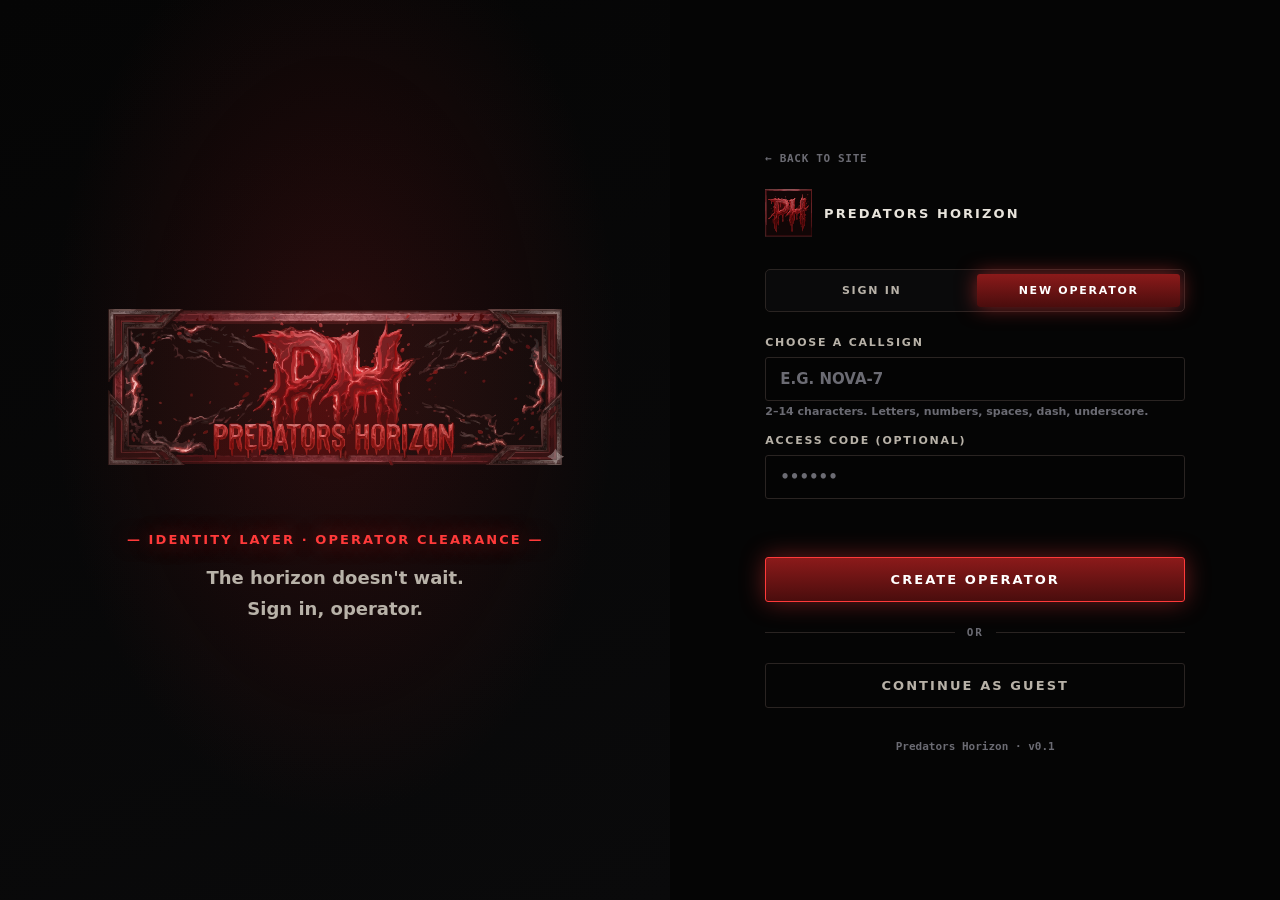
==== commit a647dc1c: "Update login.html" ====
--- a/login.html
+++ b/login.html
@@ -4,114 +4,522 @@
 <meta charset="UTF-8">
 <meta name="viewport" content="width=device-width, initial-scale=1, maximum-scale=1, user-scalable=no">
 <title>Sign In — Predators Horizon</title>
-<meta name="theme-color" content="#050505">
-<link rel="icon" type="image/svg+xml" href="assets/logo/logo.svg">
-<link rel="preconnect" href="https://fonts.googleapis.com">
-<link rel="preconnect" href="https://fonts.gstatic.com" crossorigin>
-<link href="https://fonts.googleapis.com/css2?family=Orbitron:wght@500;700;900&family=Rajdhani:wght@500;600;700&family=JetBrains+Mono:wght@400;700&display=swap" rel="stylesheet">
-<link rel="stylesheet" href="css/tokens.css">
-<link rel="stylesheet" href="css/auth.css">
+<style>
+  * { box-sizing: border-box; margin: 0; padding: 0; }
+  html, body {
+    min-height: 100%;
+    background: #050505;
+    color: #e8e4dc;
+    font-family: 'Rajdhani', 'Segoe UI', system-ui, sans-serif;
+    font-weight: 600;
+  }
+  .auth {
+    display: grid;
+    grid-template-columns: 1fr;
+    min-height: 100vh;
+  }
+  @media (min-width: 900px) {
+    .auth { grid-template-columns: 1.1fr 1fr; }
+  }
+  .art {
+    display: none;
+    align-items: center;
+    justify-content: center;
+    padding: 48px;
+    background:
+      radial-gradient(ellipse at 50% 40%, rgba(139,26,26,0.25), transparent 60%),
+      linear-gradient(160deg, #050505, #0a0a0b);
+    text-align: center;
+  }
+  @media (min-width: 900px) { .art { display: flex; } }
+  .art img {
+    width: 100%;
+    max-width: 520px;
+    mix-blend-mode: screen;
+    margin-bottom: 32px;
+    animation: pulse 6s ease-in-out infinite;
+  }
+  @keyframes pulse {
+    0%, 100% { filter: drop-shadow(0 0 40px rgba(255,58,58,0.25)); }
+    50%      { filter: drop-shadow(0 0 60px rgba(255,58,58,0.5)); }
+  }
+  .art-kicker {
+    font-size: 13px;
+    font-weight: 700;
+    letter-spacing: 0.16em;
+    text-transform: uppercase;
+    color: #ff3a3a;
+    margin-bottom: 16px;
+    text-shadow: 0 0 20px rgba(255,58,58,0.5);
+  }
+  .art-quote {
+    font-size: 18px;
+    color: #b8b2a8;
+    line-height: 1.7;
+  }
+  .form-wrap {
+    display: flex;
+    align-items: center;
+    justify-content: center;
+    padding: 32px 24px;
+  }
+  .form {
+    width: 100%;
+    max-width: 420px;
+  }
+  .brand {
+    display: flex;
+    align-items: center;
+    gap: 12px;
+    margin-bottom: 32px;
+  }
+  .brand img {
+    height: 48px;
+    mix-blend-mode: screen;
+  }
+  .brand-text {
+    font-size: 13px;
+    font-weight: 900;
+    letter-spacing: 0.16em;
+    text-transform: uppercase;
+  }
+  .back {
+    display: inline-block;
+    color: #6b6b73;
+    text-decoration: none;
+    font-size: 11px;
+    letter-spacing: 0.06em;
+    text-transform: uppercase;
+    margin-bottom: 24px;
+    font-family: monospace;
+  }
+  .back:hover { color: #ff3a3a; }
+  .tabs {
+    display: flex;
+    gap: 4px;
+    padding: 4px;
+    background: #0a0a0b;
+    border: 1px solid #2a2422;
+    border-radius: 5px;
+    margin-bottom: 24px;
+  }
+  .tab {
+    flex: 1;
+    padding: 10px;
+    text-align: center;
+    font-size: 11px;
+    font-weight: 700;
+    letter-spacing: 0.16em;
+    text-transform: uppercase;
+    color: #b8b2a8;
+    background: transparent;
+    border: none;
+    border-radius: 3px;
+    cursor: pointer;
+    font-family: inherit;
+    transition: 0.2s;
+  }
+  .tab:hover { color: #e8e4dc; }
+  .tab.active {
+    background: linear-gradient(180deg, #8b1a1a, #4a0d0d);
+    color: #fff;
+    box-shadow: 0 0 20px rgba(255,58,58,0.5);
+  }
+  .pane { display: none; }
+  .pane.active { display: block; }
+  label {
+    display: block;
+    font-size: 11px;
+    font-weight: 700;
+    letter-spacing: 0.16em;
+    text-transform: uppercase;
+    color: #b8b2a8;
+    margin-bottom: 8px;
+  }
+  input {
+    width: 100%;
+    padding: 12px 14px;
+    background: rgba(5,5,5,0.7);
+    border: 1px solid #2a2422;
+    border-radius: 3px;
+    color: #e8e4dc;
+    font-family: inherit;
+    font-size: 15px;
+    font-weight: 600;
+    margin-bottom: 16px;
+    outline: none;
+    transition: 0.2s;
+  }
+  input:focus {
+    border-color: #ff3a3a;
+    box-shadow: 0 0 0 3px rgba(139,26,26,0.3);
+  }
+  input::placeholder { color: #6b6b73; }
+  .hint {
+    font-size: 11px;
+    color: #6b6b73;
+    margin-top: -12px;
+    margin-bottom: 16px;
+  }
+  .error {
+    min-height: 18px;
+    font-family: monospace;
+    font-size: 12px;
+    color: #ff3a3a;
+    text-align: center;
+    margin: 12px 0;
+  }
+  .btn {
+    display: block;
+    width: 100%;
+    padding: 14px 28px;
+    font-family: inherit;
+    font-size: 13px;
+    font-weight: 700;
+    letter-spacing: 0.16em;
+    text-transform: uppercase;
+    border: 1.5px solid #ff3a3a;
+    background: linear-gradient(180deg, #8b1a1a, #4a0d0d);
+    color: #fff;
+    border-radius: 3px;
+    cursor: pointer;
+    box-shadow: 0 0 24px rgba(255,58,58,0.4);
+    transition: 0.2s;
+    margin-top: 8px;
+  }
+  .btn:hover {
+    background: linear-gradient(180deg, #ff3a3a, #8b1a1a);
+    transform: translateY(-1px);
+    box-shadow: 0 0 32px rgba(255,58,58,0.7);
+  }
+  .btn:disabled { opacity: 0.4; cursor: not-allowed; transform: none; }
+  .btn.ghost {
+    background: transparent;
+    border-color: #2a2422;
+    color: #b8b2a8;
+    box-shadow: none;
+  }
+  .btn.ghost:hover {
+    border-color: #ff3a3a;
+    color: #e8e4dc;
+  }
+  .divider {
+    display: flex;
+    align-items: center;
+    gap: 12px;
+    margin: 24px 0;
+    color: #6b6b73;
+    font-family: monospace;
+    font-size: 11px;
+    letter-spacing: 0.16em;
+    text-transform: uppercase;
+  }
+  .divider::before, .divider::after {
+    content: '';
+    flex: 1;
+    height: 1px;
+    background: #2a2422;
+  }
+  .footer {
+    margin-top: 32px;
+    text-align: center;
+    font-family: monospace;
+    font-size: 11px;
+    color: #6b6b73;
+  }
+</style>
 </head>
 <body>
+
 <div class="auth">
-
-  <!-- ═══════════ LEFT: Art ═══════════ -->
-  <aside class="auth__art">
-    <div class="auth__art-inner">
-      <img class="auth__art-banner" src="assets/logo/logo2.svg" alt="Predators Horizon">
-      <div class="auth__art-copy">— Identity Layer · Operator Clearance —</div>
-      <p class="auth__art-quote">
+  <aside class="art">
+    <div>
+      <img src="assets/logo/logo2.svg" alt="Predators Horizon">
+      <div class="art-kicker">— Identity Layer · Operator Clearance —</div>
+      <p class="art-quote">
         The horizon doesn't wait.<br>
-        Sign in, operator. The swarm is already moving.
+        Sign in, operator.
       </p>
     </div>
   </aside>
 
-  <!-- ═══════════ RIGHT: Form ═══════════ -->
-  <main class="auth__form-wrap">
-    <form class="auth__form" id="authForm" autocomplete="on" novalidate>
-
-      <a class="auth__back" href="index.html">← Back to Site</a>
-
-      <div class="auth__brand">
+  <main class="form-wrap">
+    <form class="form" id="authForm" onsubmit="return false;">
+
+      <a class="back" href="index.html">← Back to Site</a>
+
+      <div class="brand">
         <img src="assets/logo/logo.svg" alt="">
-        <span class="auth__brand-text">Predators Horizon</span>
+        <span class="brand-text">Predators Horizon</span>
       </div>
 
-      <!-- Tabs -->
-      <div class="auth__tabs" role="tablist">
-        <button type="button" class="auth__tab is-active" data-tab="signin" role="tab">Sign In</button>
-        <button type="button" class="auth__tab" data-tab="signup" role="tab">New Operator</button>
+      <div class="tabs">
+        <button type="button" class="tab active" data-tab="signin">Sign In</button>
+        <button type="button" class="tab" data-tab="signup">New Operator</button>
       </div>
 
-      <!-- ── Sign In pane ── -->
-      <section class="auth__pane is-active" data-pane="signin">
-        <div class="auth__field auth__users">
-          <label class="ph-label" for="signinUser">Callsign</label>
-          <input class="ph-input" id="signinUser" type="text" name="username"
-                 autocomplete="username" placeholder="YOUR CALLSIGN" maxlength="14" required>
-          <div class="auth__users-list" id="usersList"></div>
-        </div>
-
-        <div class="auth__field">
-          <label class="ph-label" for="signinPin">Access Code</label>
-          <input class="ph-input" id="signinPin" type="password" name="current-password"
-                 autocomplete="current-password" placeholder="••••••" maxlength="8">
-          <div class="auth__hint">Leave blank if this operator has no access code.</div>
-        </div>
-
-        <div class="auth__error" id="signinError" role="alert"></div>
-
-        <button type="submit" class="ph-btn ph-btn--primary ph-btn--block ph-btn--lg auth__submit" data-submit="signin">
-          Enter Predators Horizon
-        </button>
+      <section class="pane active" data-pane="signin">
+        <label for="siUser">Callsign</label>
+        <input id="siUser" type="text" placeholder="YOUR CALLSIGN" maxlength="14" autocomplete="off">
+
+        <label for="siPin">Access Code</label>
+        <input id="siPin" type="password" placeholder="••••••" maxlength="8" autocomplete="off">
+        <div class="hint">Leave blank if this operator has no access code.</div>
+
+        <div class="error" id="siErr"></div>
+
+        <button type="button" class="btn" id="btnSignIn">Enter Predators Horizon</button>
       </section>
 
-      <!-- ── Sign Up pane ── -->
-      <section class="auth__pane" data-pane="signup">
-        <div class="auth__field">
-          <label class="ph-label" for="signupUser">Choose a Callsign</label>
-          <input class="ph-input" id="signupUser" type="text" name="new-username"
-                 autocomplete="username" placeholder="E.G. NOVA-7" maxlength="14" required>
-          <div class="auth__hint">2–14 characters. Letters, numbers, spaces, dash, underscore.</div>
-        </div>
-
-        <div class="auth__field">
-          <label class="ph-label" for="signupPin">Access Code <span style="color:var(--ash)">(optional)</span></label>
-          <input class="ph-input" id="signupPin" type="password" name="new-password"
-                 autocomplete="new-password" placeholder="••••••" maxlength="8">
-          <div class="auth__hint">If set, you'll need it to sign back in on another browser.</div>
-        </div>
-
-        <div class="auth__error" id="signupError" role="alert"></div>
-
-        <button type="submit" class="ph-btn ph-btn--primary ph-btn--block ph-btn--lg auth__submit" data-submit="signup">
-          Create Operator
-        </button>
+      <section class="pane" data-pane="signup">
+        <label for="suUser">Choose a Callsign</label>
+        <input id="suUser" type="text" placeholder="E.G. NOVA-7" maxlength="14" autocomplete="off">
+        <div class="hint">2–14 characters. Letters, numbers, spaces, dash, underscore.</div>
+
+        <label for="suPin">Access Code (optional)</label>
+        <input id="suPin" type="password" placeholder="••••••" maxlength="8" autocomplete="off">
+
+        <div class="error" id="suErr"></div>
+
+        <button type="button" class="btn" id="btnSignUp">Create Operator</button>
       </section>
 
-      <!-- ── Guest (always visible) ── -->
-      <div class="auth__divider">or</div>
-
-      <button type="button" class="ph-btn ph-btn--ghost ph-btn--block auth__guest" id="guestBtn">
-        Continue as Guest
-      </button>
-      <div class="auth__hint" style="text-align:center;margin-top:var(--s-2)">
-        Guest operators are stored locally. You can claim them later.
-      </div>
-
-      <div class="auth__footer">
-        <p>Predators Horizon · v0.1</p>
-      </div>
+      <div class="divider">or</div>
+
+      <button type="button" class="btn ghost" id="btnGuest">Continue as Guest</button>
+
+      <div class="footer">Predators Horizon · v0.1</div>
 
     </form>
   </main>
-
 </div>
 
-<script src="js/core.js"></script>
-<script src="js/storage.js"></script>
-<script src="js/session.js"></script>
-<script src="js/main.js"></script>
+<script>
+/* ═══════════════════════════════════════════════════════════════
+   SELF-CONTAINED AUTH FLOW — no external dependencies
+   ═══════════════════════════════════════════════════════════════ */
+
+(function () {
+  'use strict';
+
+  var SAVE_KEY = 'predatorshorizon.save.v1';
+  var SESSION_KEY = 'predatorshorizon.session.v1';
+
+  /* ── DOM helpers ── */
+  function $(id) { return document.getElementById(id); }
+  function qsa(sel, root) { return Array.prototype.slice.call((root || document).querySelectorAll(sel)); }
+
+  /* ── Callsign sanitizer ── */
+  function cleanCallsign(raw) {
+    return String(raw || '')
+      .trim()
+      .toUpperCase()
+      .replace(/[^A-Z0-9 _-]/g, '')
+      .replace(/\s+/g, ' ')
+      .slice(0, 14);
+  }
+
+  /* ── Storage wrappers ── */
+  function loadSave() {
+    try {
+      var raw = localStorage.getItem(SAVE_KEY);
+      if (!raw) return { schema: 1, operators: {}, lastOperator: null };
+      var parsed = JSON.parse(raw);
+      if (!parsed || typeof parsed !== 'object') return { schema: 1, operators: {}, lastOperator: null };
+      if (!parsed.operators) parsed.operators = {};
+      return parsed;
+    } catch (e) {
+      console.error('loadSave failed:', e);
+      return { schema: 1, operators: {}, lastOperator: null };
+    }
+  }
+
+  function writeSave(save) {
+    try {
+      localStorage.setItem(SAVE_KEY, JSON.stringify(save));
+      return true;
+    } catch (e) {
+      console.error('writeSave failed:', e);
+      return false;
+    }
+  }
+
+  function writeSession(name, guest) {
+    try {
+      localStorage.setItem(SESSION_KEY, JSON.stringify({
+        name: name,
+        started: Date.now(),
+        lastActive: Date.now(),
+        guest: !!guest
+      }));
+      return true;
+    } catch (e) {
+      console.error('writeSession failed:', e);
+      return false;
+    }
+  }
+
+  /* ── Operator factory ── */
+  function makeOperator(name, pin, guest) {
+    return {
+      schema: 1,
+      id: 'op_' + Date.now().toString(36) + '_' + Math.random().toString(36).slice(2, 6),
+      name: name,
+      pin: pin || '',
+      guest: !!guest,
+      created: Date.now(),
+      lastSeen: Date.now(),
+      xp: 0,
+      credits: 750,
+      unlockedWeapons: [0],
+      unlockedSkins: [0],
+      unlockedTerrains: [0],
+      loadout: { weapons: [0], skin: 0, terrain: 0 },
+      stats: {
+        runs: 0, kills: 0, deaths: 0, wins: 0,
+        bestScore: 0, bestWave: 0, bestTime: 0,
+        totalTime: 0, totalScore: 0, totalKills: 0,
+        bossesKilled: 0, shotsFired: 0, damageDealt: 0,
+        dashes: 0, pickups: 0, levelsCleared: 0
+      },
+      endless: { bestWave: 0, bestScore: 0, bestLevel: 1, runs: 0 },
+      levels: {},
+      awards: [],
+      settings: { sfx: true, music: false, shake: 1, difficulty: 0, mode: 'large', theme: 'city' },
+      history: []
+    };
+  }
+
+  /* ── Tab switching ── */
+  qsa('.tab').forEach(function (tab) {
+    tab.addEventListener('click', function () {
+      qsa('.tab').forEach(function (t) { t.classList.remove('active'); });
+      tab.classList.add('active');
+      var which = tab.dataset.tab;
+      qsa('.pane').forEach(function (p) {
+        p.classList.toggle('active', p.dataset.pane === which);
+      });
+      $('siErr').textContent = '';
+      $('suErr').textContent = '';
+    });
+  });
+
+  /* ── Sign In ── */
+  $('btnSignIn').addEventListener('click', function () {
+    var errEl = $('siErr');
+    errEl.textContent = '';
+
+    var name = cleanCallsign($('siUser').value);
+    var pin = $('siPin').value;
+
+    if (!name) {
+      errEl.textContent = 'Enter a callsign.';
+      return;
+    }
+
+    var save = loadSave();
+    var op = save.operators[name];
+
+    if (!op) {
+      errEl.textContent = 'No operator with that callsign. Try "New Operator" instead.';
+      return;
+    }
+    if (op.pin && op.pin !== pin) {
+      errEl.textContent = 'Incorrect access code.';
+      return;
+    }
+
+    op.lastSeen = Date.now();
+    save.lastOperator = name;
+    writeSave(save);
+    writeSession(name, op.guest);
+
+    /* Success — brief message then navigate */
+    errEl.style.color = '#4ade80';
+    errEl.textContent = 'Signed in as ' + name + '. Loading safehouse…';
+    $('btnSignIn').disabled = true;
+    setTimeout(function () { window.location.href = 'app.html'; }, 700);
+  });
+
+  /* ── Sign Up ── */
+  $('btnSignUp').addEventListener('click', function () {
+    var errEl = $('suErr');
+    errEl.textContent = '';
+
+    var name = cleanCallsign($('suUser').value);
+    var pin = $('suPin').value;
+
+    if (name.length < 2) {
+      errEl.textContent = 'Callsign must be at least 2 characters.';
+      return;
+    }
+    if (pin && pin.length > 8) {
+      errEl.textContent = 'Access code must be 8 characters or fewer.';
+      return;
+    }
+
+    var save = loadSave();
+    if (save.operators[name]) {
+      errEl.textContent = 'That callsign is already taken.';
+      return;
+    }
+
+    var op = makeOperator(name, pin, false);
+    save.operators[name] = op;
+    save.lastOperator = name;
+    writeSave(save);
+    writeSession(name, false);
+
+    errEl.style.color = '#4ade80';
+    errEl.textContent = 'Operator ' + name + ' created. Loading safehouse…';
+    $('btnSignUp').disabled = true;
+    setTimeout(function () { window.location.href = 'app.html'; }, 700);
+  });
+
+  /* ── Guest ── */
+  $('btnGuest').addEventListener('click', function () {
+    var errEl = $('siErr');
+    errEl.textContent = '';
+
+    var hex = '0123456789ABCDEF';
+    var tag = '';
+    for (var i = 0; i < 4; i++) tag += hex[Math.floor(Math.random() * 16)];
+    var name = 'OPERATOR-' + tag;
+
+    var save = loadSave();
+    /* Ensure uniqueness */
+    var tries = 0;
+    while (save.operators[name] && tries < 20) {
+      tag = '';
+      for (var j = 0; j < 4; j++) tag += hex[Math.floor(Math.random() * 16)];
+      name = 'OPERATOR-' + tag;
+      tries++;
+    }
+
+    var op = makeOperator(name, '', true);
+    save.operators[name] = op;
+    save.lastOperator = name;
+    writeSave(save);
+    writeSession(name, true);
+
+    errEl.style.color = '#4ade80';
+    errEl.textContent = 'Guest session: ' + name + '. Loading safehouse…';
+    $('btnGuest').disabled = true;
+    setTimeout(function () { window.location.href = 'app.html'; }, 700);
+  });
+
+  /* ── Prefill last operator ── */
+  try {
+    var save = loadSave();
+    if (save.lastOperator && save.operators[save.lastOperator]) {
+      $('siUser').value = save.lastOperator;
+    } else {
+      /* No operators yet — switch to signup tab */
+      qsa('.tab')[1].click();
+    }
+  } catch (e) { /* ignore */ }
+
+})();
+</script>
 </body>
 </html>
